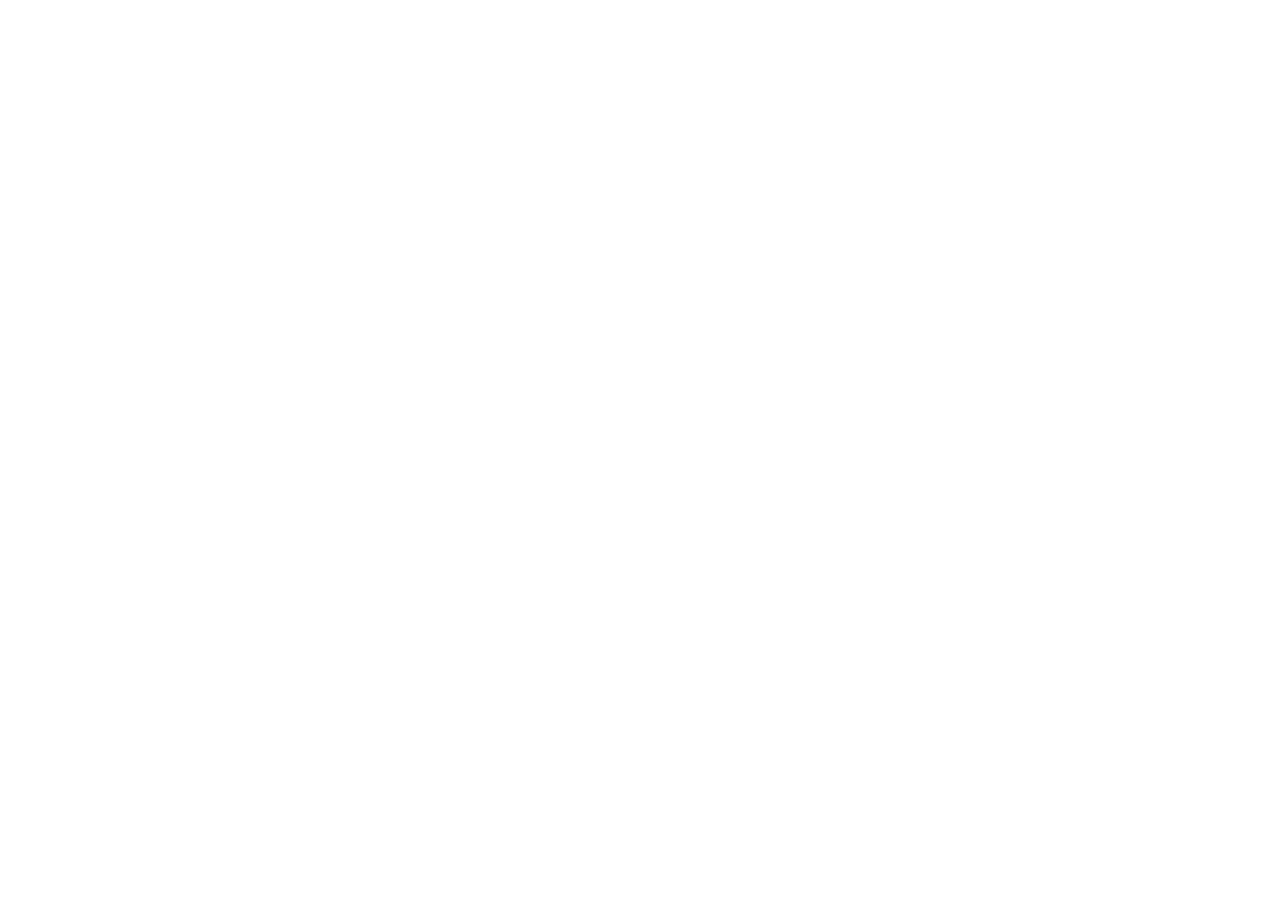
==== index.html @ ac77118e "#feat - index.html added." ====
<!DOCTYPE html>
<html lang="en">
    <head>
        <meta charset="UTF-8">
        <meta http-equiv="X-UA-Compatible" content="IE=edge">
        <meta name="viewport" content="width=device-width, initial-scale=1.0">
        <link rel="stylesheet" href="https://fonts.googleapis.com/icon?family=Material+Icons">
        <link rel="stylesheet" href="https://charcoal-ui.netlify.app/src/style/style.css"/>
        <link rel="stylesheet" href="./style/nav-bar.css"/>
        <link rel="stylesheet" href="./style/home.css"/>
        <title>CHARCOAL-E</title>
    </head>
    <body>
        
    </body>
</html>
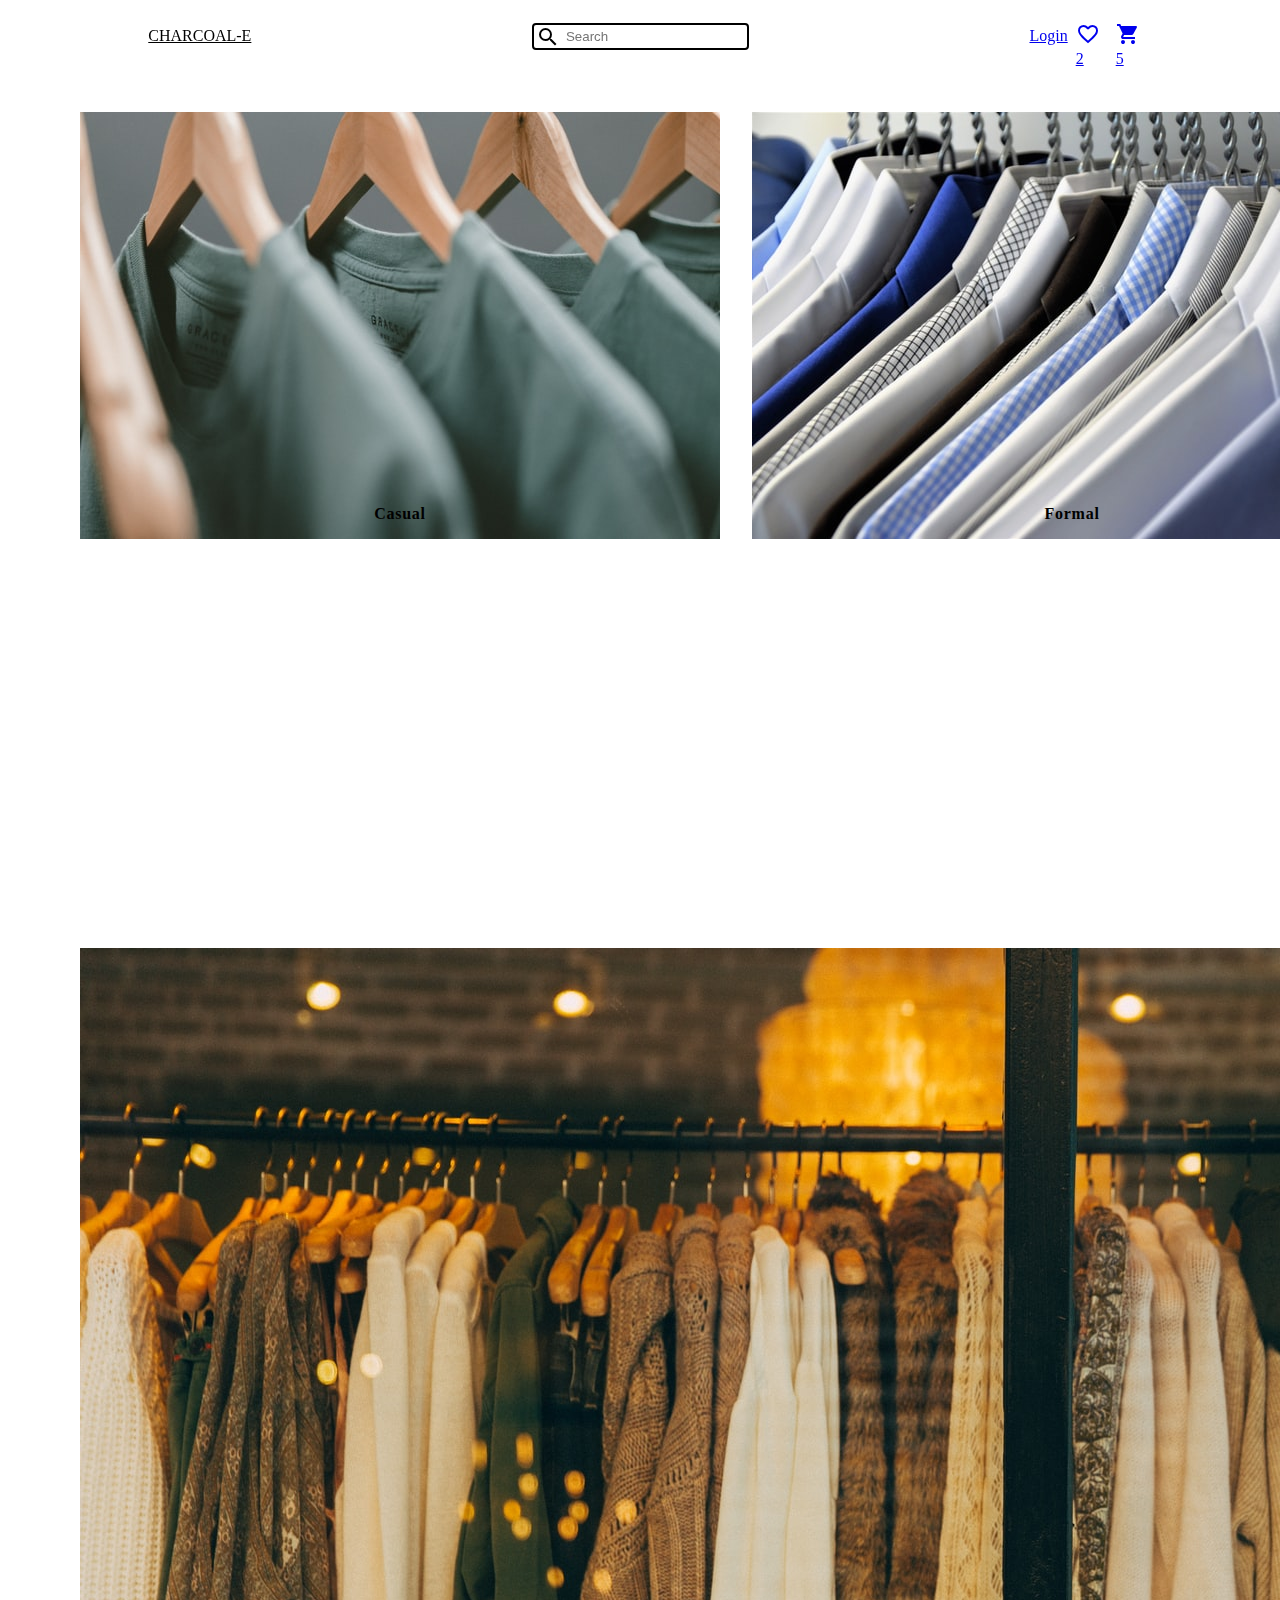
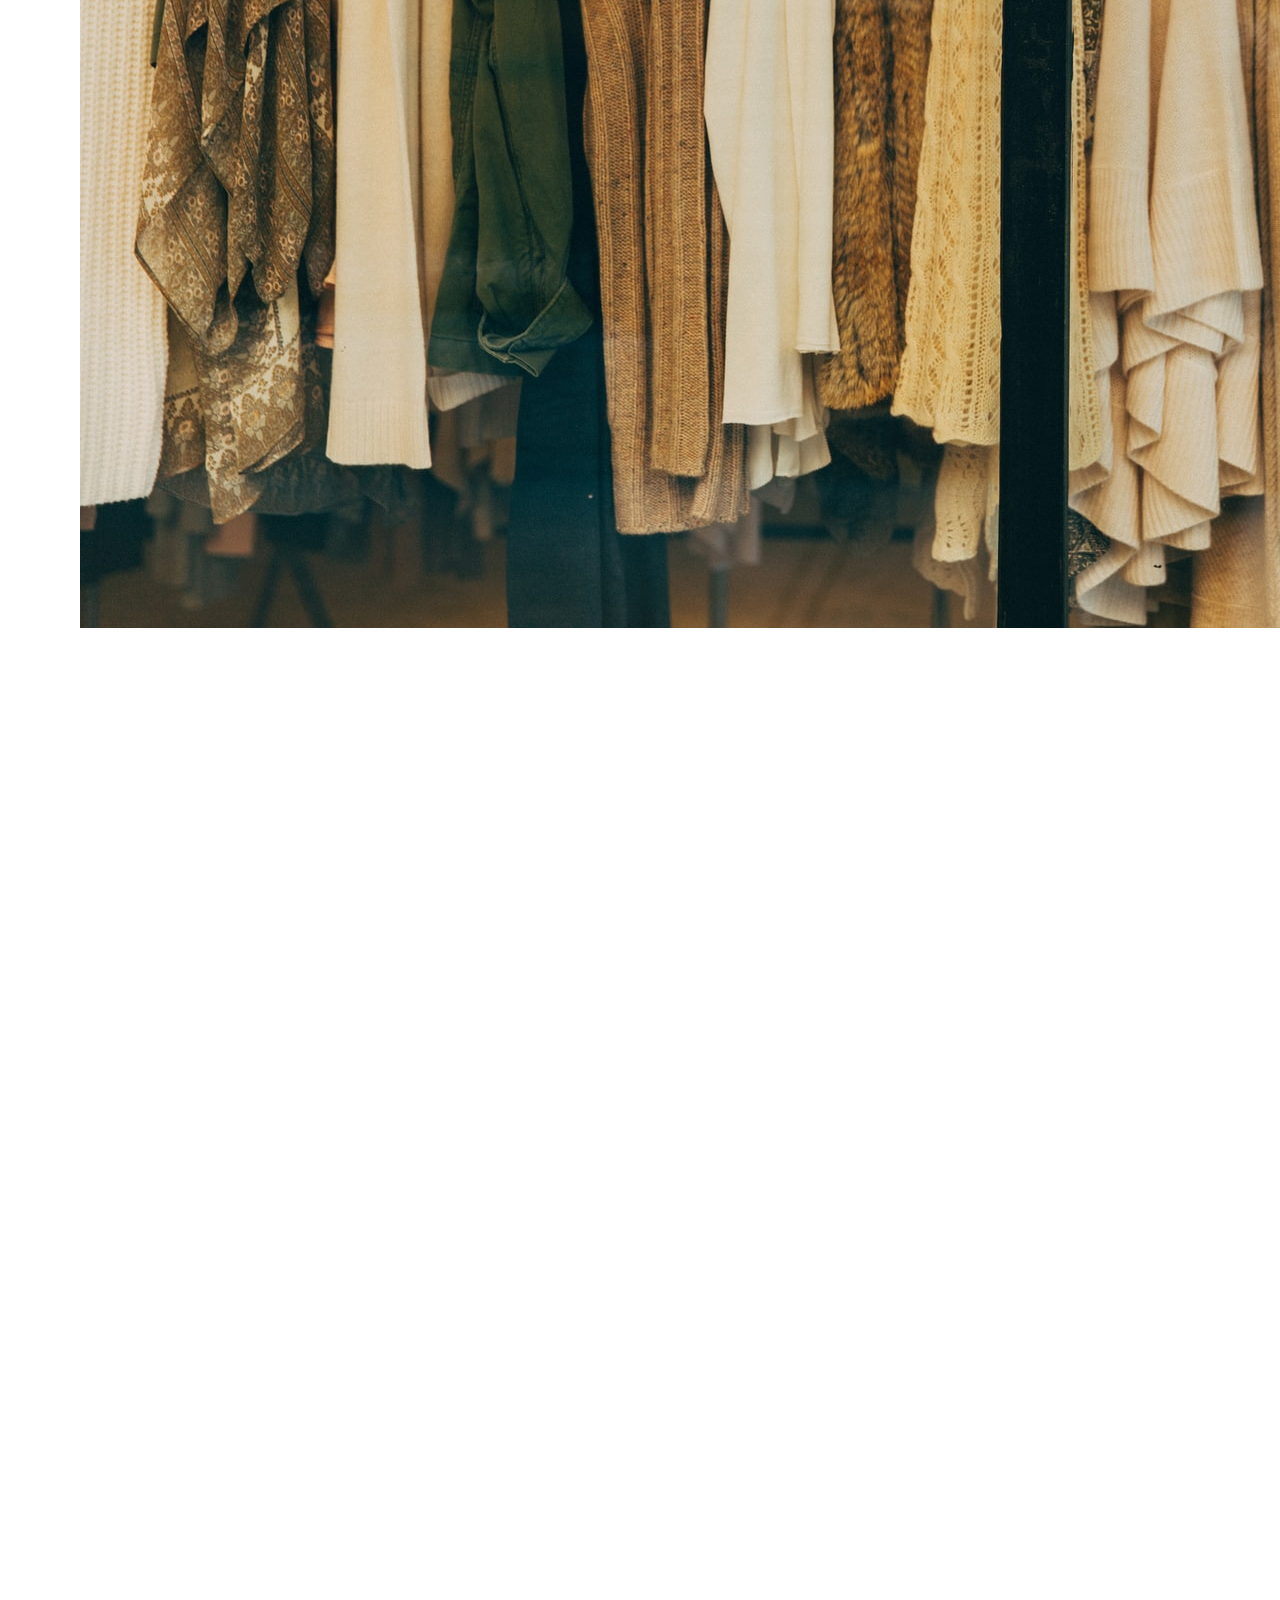
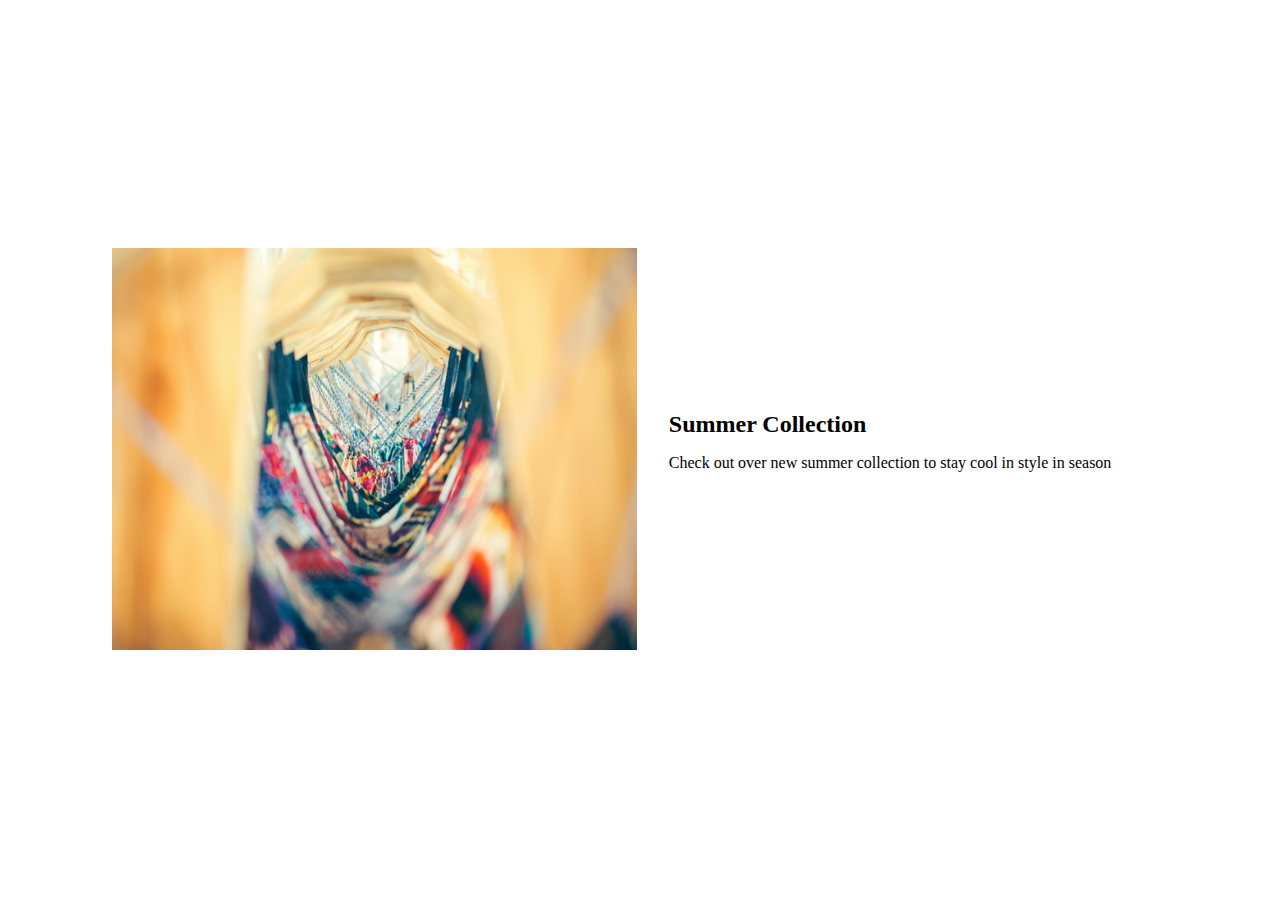
==== commit 932c7f30: "#feat: images added and links added for all pages to navigate" ====
--- a/index.html
+++ b/index.html
@@ -6,11 +6,87 @@
         <meta name="viewport" content="width=device-width, initial-scale=1.0">
         <link rel="stylesheet" href="https://fonts.googleapis.com/icon?family=Material+Icons">
         <link rel="stylesheet" href="https://charcoal-ui.netlify.app/src/style/style.css"/>
-        <link rel="stylesheet" href="./style/nav-bar.css"/>
-        <link rel="stylesheet" href="./style/home.css"/>
+        <link rel="stylesheet" href="./src/style/nav-bar.css"/>
+        <link rel="stylesheet" href="./src/style/home.css"/>
         <title>CHARCOAL-E</title>
     </head>
     <body>
-        
+        <nav class="ecom-nav-bar bg-white">
+            <div class="logo">
+                <a class="logo-text charcoal-black" href="./index.html">CHARCOAL-E</a>
+            </div>
+            <div class="nav-search-bar">
+                <input type="text" placeholder="Search" class="nav-search-input">
+                <span class="material-icons search-icon">search</span>
+            </div>
+            <div class="nav-bar-action">
+                <a class="btn white bg-charcoal-gray" href="./src/login.html">Login</a>
+                <a class="btn btn-round bg-white nav-icon badge-wrapper" href="./src/wishlist.html">
+                    <i class="material-icons">
+                        favorite_border
+                    </i>
+                    <div class="badge badge-round badge-md top right bg-error white">2</div>
+                </a>
+                <a class="btn btn-round bg-white nav-icon badge-wrapper" href="./src/cart.html">
+                    <i class="material-icons">
+                        shopping_cart
+                    </i>
+                    <div class="badge badge-round badge-md top right bg-error white">5</div>
+                </a>
+            </div>
+            <div class="nav-bar-action">
+                <button class="btn btn-round bg-white badge-wrapper" id="menu-btn">
+                    <i class="material-icons">
+                        menu
+                    </i>
+                </button>
+            </div>
+        </nav>
+        <ul class="nav-menu">
+            <li><a class="nav-menu-link bg-white charcoal-black" href="./src/login.html">Login</a></li>
+            <li><a class="nav-menu-link bg-white charcoal-black" href="./src/cart.html">Cart</a></li>
+            <li><a class="nav-menu-link bg-white charcoal-black" href="./src/wishlist.html">Wishlist</a></li>
+        </ul>
+        <div class="main-content layout-grid">
+            <div class="product-category-list">
+                <div class="product-category-item border-charcoal-black">
+                    <img src="./resource/img/casual.jpg" alt="card-image" class="image" />
+                    <div class="white product-category-title">Casual</div>
+                </div>
+                <div class="product-category-item">
+                    <img src="./resource/img/formal.jpg" alt="card-image" class="image" />
+                    <div class="white product-category-title">Formal</div>
+                </div>
+                <div class="product-category-item">
+                    <img src="./resource/img/traditional.jpg" alt="card-image" class="image" />
+                    <div class="white product-category-title">Traditional</div>
+                </div>
+                <div class="product-category-item">
+                    <img src="./resource/img/sport.jpg" alt="card-image" class="image" />
+                    <div class="white product-category-title">Sports</div>
+                </div>
+            </div>
+            <div class="product-category-item banner">
+                <img src="./resource/img/banner.jpg" alt="card-image" class="image" />
+                <a class="btn btn-lg btn-outline border white font-xxl product-category-title" href="./src/product-listing.html">View More</a>
+            </div>
+            <div class="product-category-group">
+                <div class="product-category charcoal-gray">
+                    <img src="./resource/img/summer_small.jpg" alt="card-image" class="image" />
+                    <div class="category-section">
+                        <div class="charcoal-black category-section-title">Summer Collection</div>
+                        <p class="charcoal-black category-section-detail">Check out over new summer collection to stay cool in style in season</p>
+                    </div>
+                </div>
+                <div class="product-category charcoal-gray">
+                    <img src="./resource/img/winter_small.jpg" alt="card-image" class="image" />
+                    <div class="category-section">
+                        <div class="charcoal-black category-section-title">Winter Collection</div>
+                        <p class="charcoal-black category-section-detail">Check out over new winter collection to stay warm in style in season</p>
+                    </div>
+                </div>
+            </div>
+        </div>
+        <script src="./src/js/nav-bar.js"></script>
     </body>
 </html>--- a/src/style/nav-bar.css
+++ b/src/style/nav-bar.css
@@ -0,0 +1,109 @@
+.ecom-nav-bar {
+    display: flex;
+    justify-content: space-around;
+    align-items: center;
+    margin: 0;
+    padding: 0.5rem;
+    width: 100%;
+    height: 3.5rem;
+    position: fixed;
+    top: 0;
+    z-index: 1;
+}
+
+.nav-search-bar {
+    display: flex;
+    align-items: center;
+    position: relative;
+}
+
+.nav-search-input {
+    padding: 0.25rem;
+    padding-left: 2rem;
+    width: 100%;
+    outline: none;
+    border-style: solid;
+    color: var(--charcoal-black);
+    border-color: var(--charcoal-gray);
+    border-radius: 0.25rem;
+}
+
+.search-icon {
+    position: absolute;
+    left: 0;
+    padding: 0.25rem;
+    padding-top: 0.375rem;
+    color: var(--charcoal-gray);
+}
+
+.logo-text {
+    color: var(--charcoal-black);
+}
+
+.nav-bar-action {
+    display: flex;
+    align-items: center;
+    justify-content: space-between;
+    gap: 0.5rem;
+}
+
+.nav-bar-action:last-child {
+    display: none;
+}
+
+.nav-menu {
+    right: 0;
+    top: 3.5rem;
+    display: none;
+    position: fixed;
+    transition: 0.2s;
+    background-color: var(--white);
+    z-index: 1;
+}
+
+.nav-menu-show {
+    display: block;
+}
+
+.nav-menu-link {
+    text-align: center;
+    padding: 1rem 1.5rem;
+    display: block;
+    cursor: pointer;
+}
+
+.nav-menu-link:hover {
+    background-color: var(--charcoal-black-light);
+    color: var(--charcoal-gray);
+}
+
+.nav-icon {
+    height: 1.75rem;
+    width: 2rem;
+}
+
+.btn:hover {
+    filter: brightness(80%);
+}
+
+@media only screen and (max-width: 700px) {
+    .ecom-nav-bar {
+        justify-content: space-between;
+        padding: 0 1rem;
+    }
+
+    .nav-search-bar {
+        display: none;
+    }
+
+    .nav-bar-action {
+        display: none;
+    }
+
+    .nav-bar-action:last-child {
+        display: flex;
+        margin-right: 2rem;
+    }
+
+    
+}
--- a/src/style/home.css
+++ b/src/style/home.css
@@ -0,0 +1,163 @@
+body {
+    margin: 0;
+    padding: 0;
+    width: 100%;
+    height: 100%;
+}
+
+.container {
+    padding: 0;
+    display: flex;
+}
+
+.main-content {
+    margin-top: 4rem;
+    background-color: var(--charcoal-white);
+    display: grid;
+    padding: 2rem 4rem;
+}
+
+.layout-grid {
+    grid-template-rows: 0.75fr 2.75fr 1fr;
+}
+
+.product-grid {
+    margin-left: calc(25vw + 2rem);
+    grid-template-columns: repeat(2, 1fr);
+    padding: 2rem;
+}
+
+.register-container {
+    justify-content: center;
+    align-items: center;
+}
+
+.product-category-list {
+    display: grid;
+    grid-template-columns: repeat(4, 1fr);
+}
+
+.product-category-item {
+    padding: 1rem;
+    position: relative;
+}
+
+.product-category-title {
+    position: absolute;
+    font-weight: 700;
+    letter-spacing: 0.75px;
+    top: 50%;
+    left: 50%;
+    transform: translate(-50%, -50%);
+}
+
+.banner {
+  font-size: 3rem;
+}
+
+.product-category-group {
+    display: grid;
+    grid-template-columns: repeat(2, 1fr);
+}
+
+.product-category {
+    margin: 1rem;
+    display: flex;
+    align-items: center;
+    background-color: var(--charcoal-black-light);
+    color: var(--charcoal-black);
+}
+
+.product-category img {
+    width: 40%;
+    height: 50%;
+    padding: 1rem;
+    padding-left: 2rem;
+}
+
+.category-section {
+    padding: 1rem;
+    display: flex;
+    flex-direction: column;
+    justify-content: space-around;
+    align-items: flex-start;
+}
+
+.category-section-title {
+    font-weight: 700;
+    font-size: 1.5rem;
+}
+
+/* Product grid items */
+.product-grid-item {
+    display: flex;
+}
+
+.product-grid-item-media {
+    width: 50%;
+}
+
+.product-grid-item-content {
+    padding: 0.5rem 1rem;
+    display: flex;
+    flex-direction: column;
+    justify-content: space-around;
+    line-height: 1.2;
+    width: 50%;
+} 
+
+.product-grid-item-content .header {
+    font-size: 1rem;
+    letter-spacing: 0.75px;
+    padding: 0.25rem 0;
+}
+
+.product-grid-item-content .sub-header {
+    font-size: 1rem;
+    letter-spacing: 0.65px;
+    font-weight: 700;
+    padding: 0.2rem 0;
+}
+
+.alternate {
+    text-decoration: line-through;
+}
+
+.product-grid-item-content .detail {
+    font-size: 0.875rem;
+    letter-spacing: 0.55px;
+    font-weight: 700;
+    padding: 0.1rem 0;
+    display: flex;
+    align-items: center;
+    flex-wrap: wrap;
+}
+
+.product-btn {
+    width: 100%;
+    margin: 0.2rem 0;
+    border-radius: 0;
+}
+
+@media only screen and (max-width: 700px) {
+    html {
+        font-size: 12px;
+    }
+
+    .layout-grid {
+        grid-template-rows: 0.75fr 1fr 1fr;
+    }
+
+    .product-category-list {
+        grid-template-columns: repeat(2, 1fr);
+        grid-template-rows: repeat(2, 1fr);
+    }
+
+    .product-category-group {
+        grid-template-columns: repeat(1, 1fr);
+    }
+
+    .product-grid {
+        grid-template-columns: 1fr;
+    }
+}